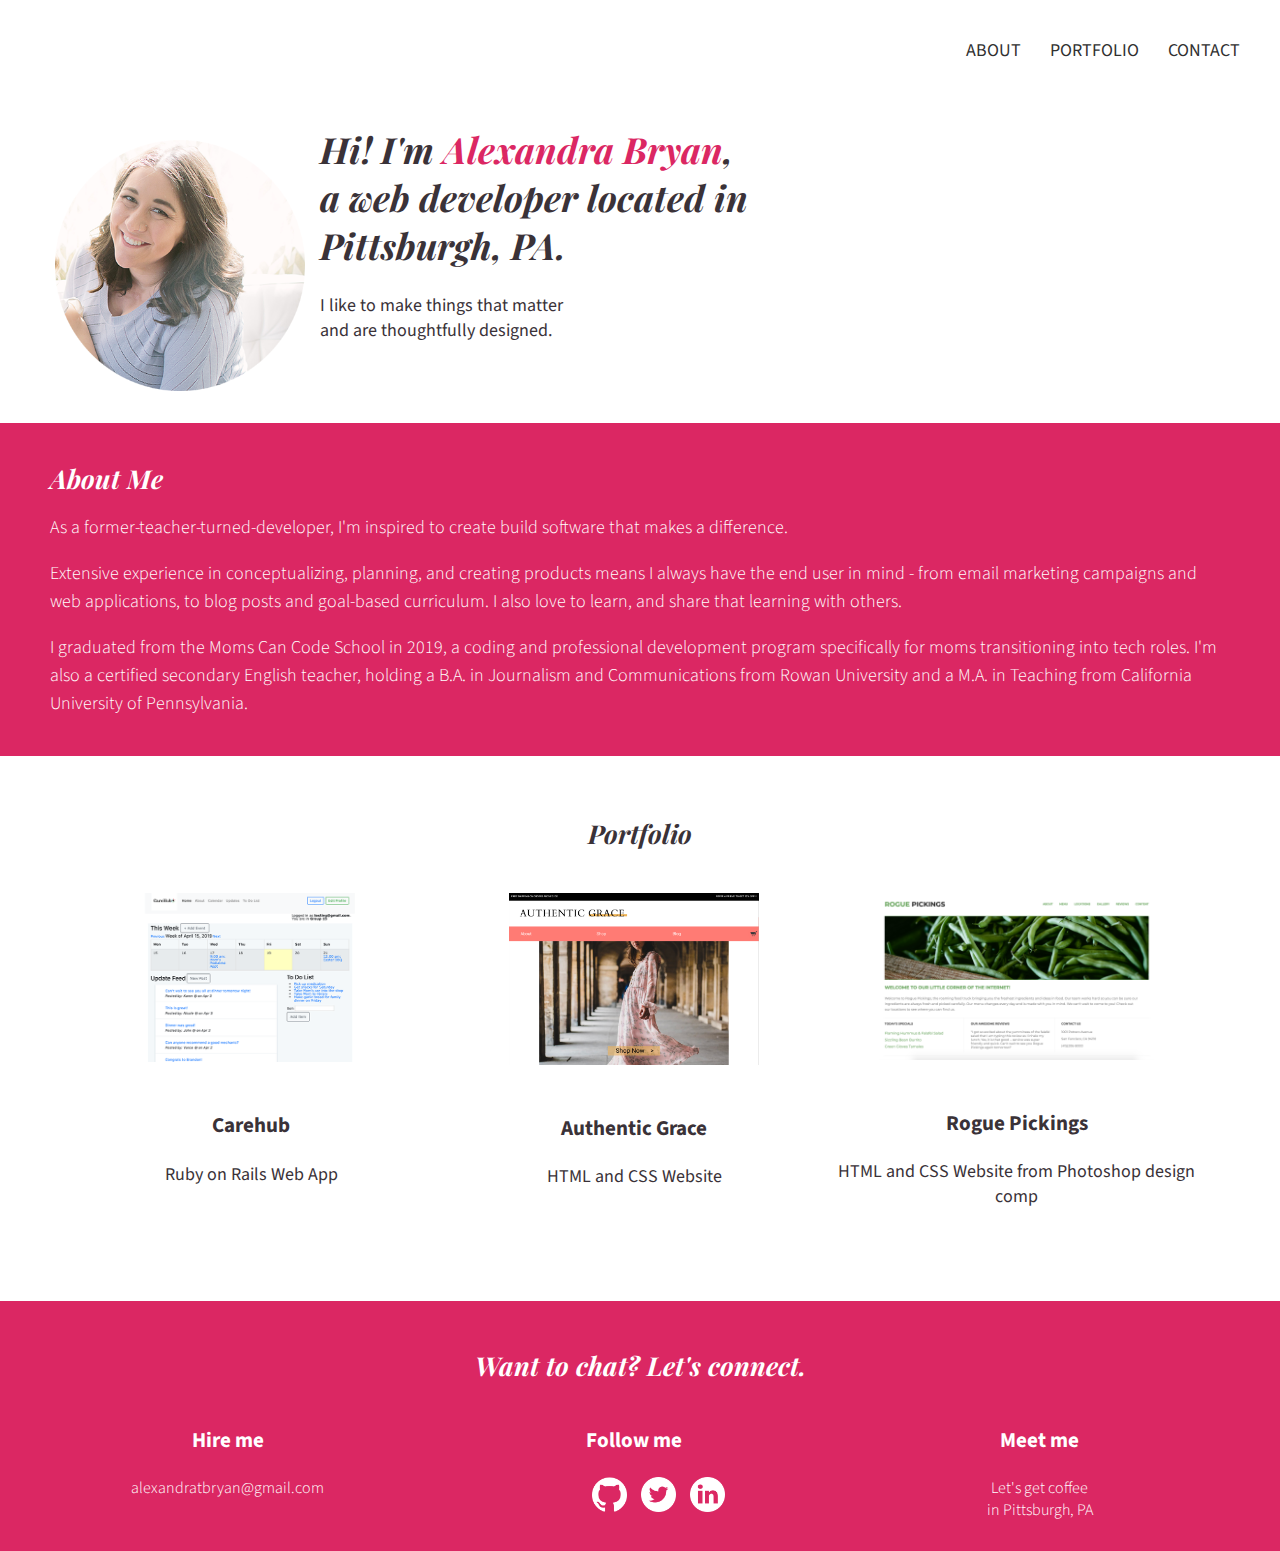
==== index.html @ 00794b9e "initial commit" ====
<!doctype html>
<html>

<head>
  <title>Alexandra Bryan's Portfolio</title>
  <link rel="stylesheet" href="css/normalize.css">
  <link rel="stylesheet" href="css/main.css">
  <link href="https://fonts.googleapis.com/css?family=Playfair+Display:400,700,700i|Source+Sans+Pro:300,400,700&display=swap" rel="stylesheet">

</head>

<body>
  <header>
    <div class="full-width">
      <nav>
        <ul>
          <li><a href="">About</a></li>
          <li><a href="">Portfolio</a></li>
          <li><a href="">Contact</a></li>
        </ul>
      </nav>
    </div>
  </header>

    <div id="intro">
        
        <h1><img src="img/headshot.png" alt="Headshot of Alexandra Bryan">Hi! I'm <span>Alexandra Bryan</span>,  <br> a web developer located in Pittsburgh, PA.</h1>
        <p>I like to make things that matter<br>
          and are thoughtfully designed.</p>
    </div>


  <section id="about">
    <div class="full-width">
      <h2>About Me</h2>
      <P>As a former-teacher-turned-developer, I'm inspired to create build software that makes a difference.

      <p>Extensive experience in conceptualizing, planning, and creating products means I always have the end user in
        mind - from email marketing campaigns and web applications, to blog posts and goal-based curriculum. 
        I also love to learn, and share that learning with others.</p>

      <p>I graduated from the <a href="https://www.momscan.co/" target="_blank">Moms Can Code School</a> in 2019, 
        a coding and professional development program
        specifically for moms transitioning into tech roles. I'm also a certified secondary English teacher, 
        holding a B.A. in Journalism and Communications from <a href="https://ccca.rowan.edu/departments/journalism/index.html" target="_blank">
          Rowan University</a> and a M.A. in Teaching from <a href="https://www.calu.edu/academics/graduate/masters/education-campus/secondary-education/english.aspx" target="_blank">California University of Pennsylvania.</a></p>
    </div>
  </section>

  <section id="work">
    <div class="full-width">
      <h2>Portfolio</h2>
      <div class="third-width">
        <a href="https://care-hub.herokuapp.com/"><img src="img/care-hub.png" width="250"
            alt="Screenshot of the Carehub, a Ruby on Rails web app for caregiving networks"></a>
        <h3>Carehub</h3>
        <p>Ruby on Rails Web App</p>
      </div>
      <div class="third-width">
        <a href="https://codepen.io/alexandratb/project/full/DxEVbd"><img src="img/authentic-grace.png" width="250"
            alt="Screenshot of Authentic Grace, an ecommerce boutique "></a>
        <h3>Authentic Grace</h3>
        <p>HTML and CSS Website</p>
      </div>
      <div class="third-width">
        <a href="https://care-hub.herokuapp.com/"><img src="img/rogue-pickings.png" width="275"
            alt="Screenshot of Rogue Pickings, a food truck website"></a>
        <h3>Rogue Pickings</h3>
        <p>HTML and CSS Website from Photoshop design comp</p>
      </div>
    </div>
  </section>

  <section id="contact">
    <div class="full-width">
      <h2>Want to chat? Let's connect.</h2>
      <div class="third-width">
        <h3>Hire me</h3>
        <p><a href="mailto:alexandratbryan@gmail.com">alexandratbryan@gmail.com</a></p>
      </div>
      <div class="third-width">
        <h3>Follow me</h3>
        <ul>
          <li><a href="https://github.com/alexandrabryan" target="_blank"><img src="img/github.png" width="35"
            alt="Link to Github profile"></a></li>
          <li><a href="https://twitter.com/alexandratbryan" target="_blank"><img src="img/twitter.png" width="35"
              alt="Link to Twitter profile"></a></li>
          <li><a href="https://linkedin.com/in/alexandrabryan/" target="_blank"><img src="img/linkedin.png" width="35"
            alt="Link to Linkedin profile"></a></li>
        </ul>
      </div>
      <div class="third-width">
        <h3>Meet me</h3>
        <p>Let's get coffee <br>
          in Pittsburgh, PA
        </p>
      </div>
    </div>
  </section>

</body>
</html>
---- css/main.css ----
body {
  Font-Family: 'Source Sans Pro', Sans-Serif;
  font-weight: 400;
  font-size: 18px;
  background-color: #ffffff;
  color: #3a3238;
}

h1, h2 {
  Font-Family: 'Playfair Display', Serif;
  font-style: italic;
  font-weight: 700;
}

h1 {
  Font-Size: 36px;
}

h2 {
  Font-Size: 26px;
}

a {
  text-decoration: none;
}

/***** GRID *****/

.full-width {
  width: 100%;
  margin: 0 auto;
}

.third-width {
  width: 33%;
  float: left;
}

/***** HEADER SECTION *****/

header {
  height: 75px;
}

header h1 {
  font-weight: 700;
  padding: 20px 0 0 0;
}

nav {
  float: right;
  margin: 20px 40px;
}

nav ul li{
  display: inline-block;
}

nav ul li a {
  text-decoration: none;
  color: #303030;
  padding-left: 25px; 
  text-transform: uppercase;
}

#intro {
  margin: 50px 40px 80px 40px;
  width: 65%;

}

#intro img {
  width: 250px;
  float: left;
  margin: 15px; 
}

#intro span{
  color: #db2763;
}

/***** ABOUT SECTION *****/
#about {
  background-color: #db2763;
  padding: 20px 50px;
  color: #ffffff;
  line-height: 28px;
}

#about p{
  font-weight: 300;
}

#about a {
  color: #ffffff;
}


/***** PORTFOLIO SECTION *****/
#work {
  margin: 60px;
  text-align: center;
  height: 425px;
}

#work img{
  padding: 20px;
}


/***** CONTACT SECTION *****/
#contact {
  padding: 25px;
  text-align: center;
  background-color: #db2763;
  height: 200px;
  color: #ffffff;
}

#contact p {
  font-weight: 300;
  font-size: 16px;
}

#contact a {
  color: #ffffff;
}

#contact ul li{
  display: inline-block;
  text-align: center;
}

#contact ul li a {
  text-decoration: none;
  padding-left: 10px; 
}
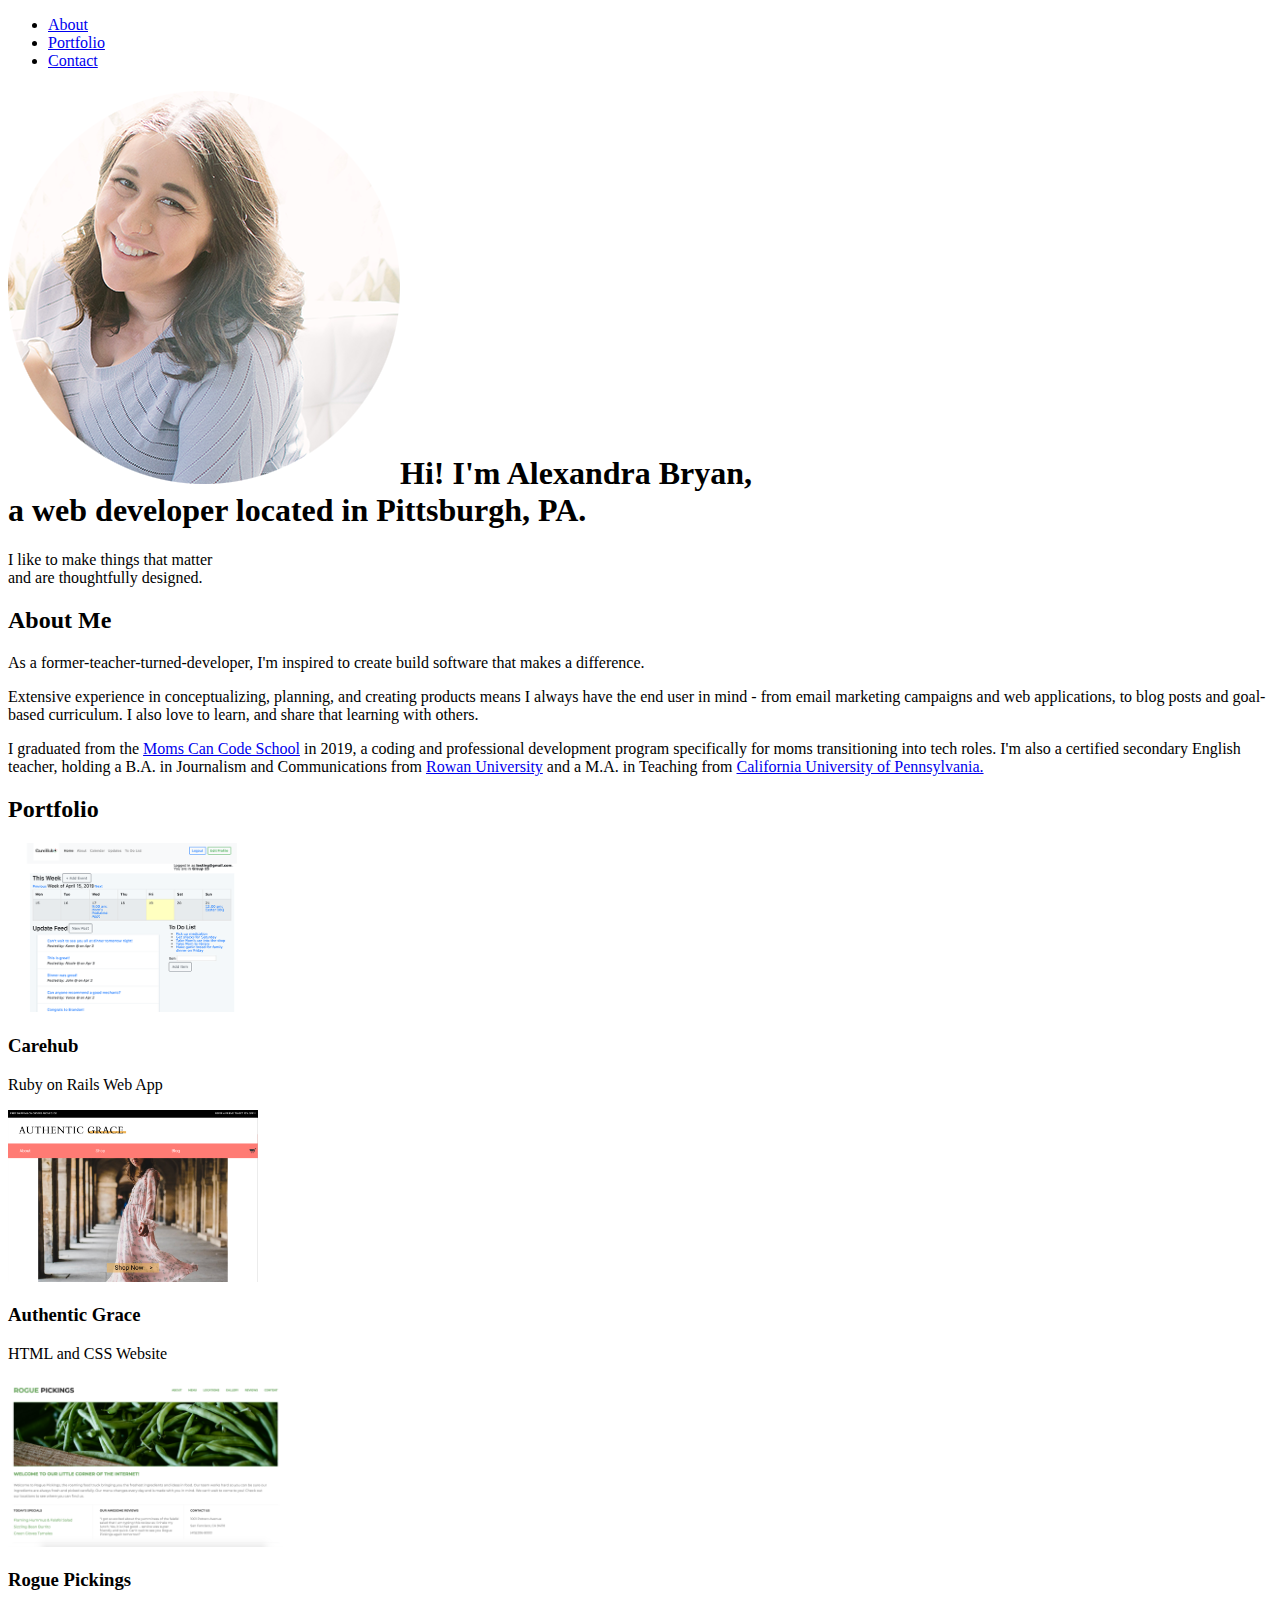
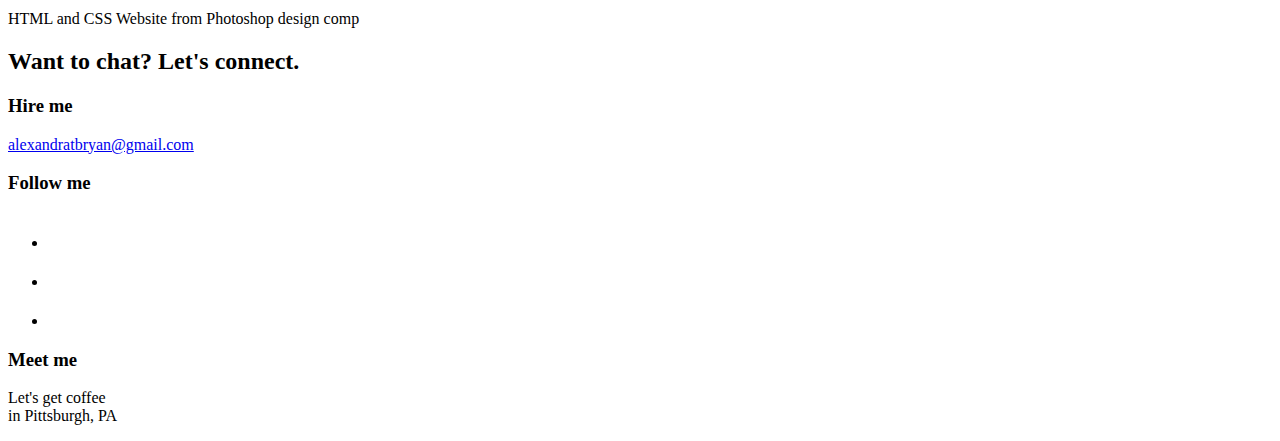
==== commit 646ed800: "fix link" ====
--- a/index.html
+++ b/index.html
@@ -14,9 +14,9 @@
     <div class="full-width">
       <nav>
         <ul>
-          <li><a href="">About</a></li>
-          <li><a href="">Portfolio</a></li>
-          <li><a href="">Contact</a></li>
+          <li><a href="#about">About</a></li>
+          <li><a href="#work">Portfolio</a></li>
+          <li><a href="#contact">Contact</a></li>
         </ul>
       </nav>
     </div>
@@ -63,7 +63,7 @@
         <p>HTML and CSS Website</p>
       </div>
       <div class="third-width">
-        <a href="https://care-hub.herokuapp.com/"><img src="img/rogue-pickings.png" width="275"
+        <a href="/rogue-pickings/"><img src="img/rogue-pickings.png" width="275"
             alt="Screenshot of Rogue Pickings, a food truck website"></a>
         <h3>Rogue Pickings</h3>
         <p>HTML and CSS Website from Photoshop design comp</p>
